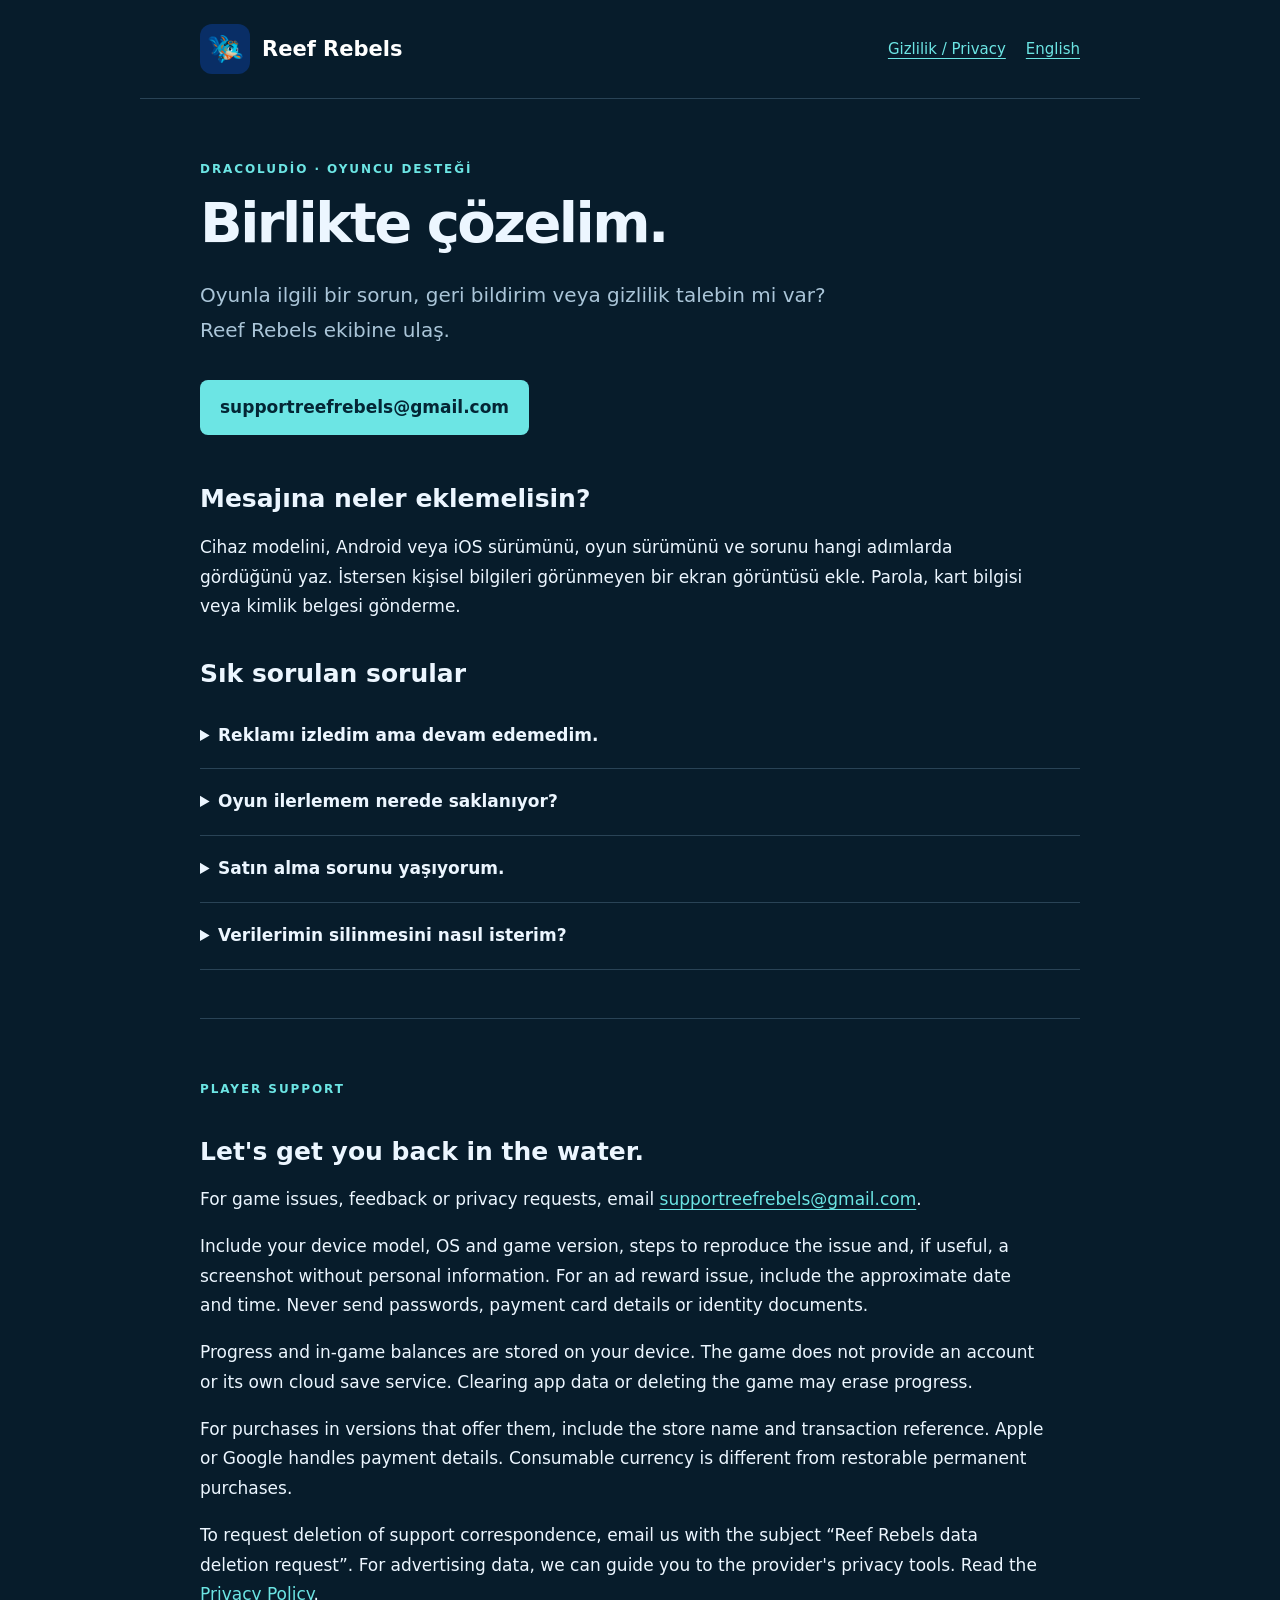
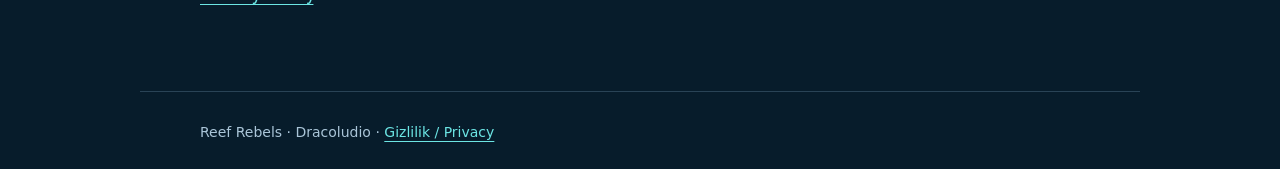
==== support.html @ 4acffd5e "Add Reef Rebels privacy policy and support pages" ====
<!doctype html>
<html lang="tr"><head><meta charset="utf-8"><meta name="viewport" content="width=device-width,initial-scale=1"><meta name="description" content="Reef Rebels oyun desteği, gizlilik talepleri ve sık sorulan sorular. Game support and privacy requests."><title>Reef Rebels | Destek / Support</title><link rel="stylesheet" href="reef.css"></head>
<body><header><a class="brand" href="support.html"><img src="reef-icon.png" alt="" width="50" height="50">Reef Rebels</a><nav aria-label="Sayfalar"><a href="privacy.html">Gizlilik / Privacy</a><a href="#english" lang="en">English</a></nav></header>
<main><p class="eyebrow">Dracoludio · Oyuncu desteği</p><h1>Birlikte çözelim.</h1><p class="intro">Oyunla ilgili bir sorun, geri bildirim veya gizlilik talebin mi var? Reef Rebels ekibine ulaş.</p><a class="contact" href="mailto:supportreefrebels@gmail.com">supportreefrebels@gmail.com</a>
<h2>Mesajına neler eklemelisin?</h2><p>Cihaz modelini, Android veya iOS sürümünü, oyun sürümünü ve sorunu hangi adımlarda gördüğünü yaz. İstersen kişisel bilgileri görünmeyen bir ekran görüntüsü ekle. Parola, kart bilgisi veya kimlik belgesi gönderme.</p>
<h2>Sık sorulan sorular</h2>
<details><summary>Reklamı izledim ama devam edemedim.</summary><p>Reklamı tamamlayıp kapattığında ne olduğunu, tarih ve yaklaşık saati, cihaz modelini ve oyun sürümünü gönder. Reklamın görünmesi ve ödülün verilmesi ayrı adımlardır; bu bilgiler sorunu incelememize yardımcı olur.</p></details>
<details><summary>Oyun ilerlemem nerede saklanıyor?</summary><p>İlerleme, karakterler ve oyun içi bakiyeler cihazda tutulur. Reef Rebels hesabı veya oyunun kendi bulut kayıt sistemi yoktur. Uygulama verilerini temizlemek ya da oyunu silmek ilerlemeyi kaybetmene neden olabilir.</p></details>
<details><summary>Satın alma sorunu yaşıyorum.</summary><p>Satın alma özelliğinin bulunduğu sürümlerde, mağaza adını ve işlem numarasını destek mesajına ekleyebilirsin. Ödeme bilgilerini Apple veya Google işler; kart numaranı bize gönderme. Elmas gibi tüketilebilir ürünler, kalıcı ürünlerin geri yüklenmesinden farklıdır.</p></details>
<details><summary>Verilerimin silinmesini nasıl isterim?</summary><p>Bu adrese “Reef Rebels veri silme talebi” konusuyla e-posta gönderebilirsin. Destek yazışmalarınla ilgili talebini işler, reklam sağlayıcılarındaki talepler için seni ilgili gizlilik araçlarına yönlendiririz. Cihazdaki yerel kayıtları uygulama verilerini silerek kaldırabilirsin; bu işlem ilerlemeyi de siler. Ayrıntılar <a href="privacy.html">gizlilik politikasında</a>.</p></details>
<section class="language" id="english" lang="en"><p class="eyebrow">Player support</p><h2>Let's get you back in the water.</h2><p>For game issues, feedback or privacy requests, email <a href="mailto:supportreefrebels@gmail.com">supportreefrebels@gmail.com</a>.</p><p>Include your device model, OS and game version, steps to reproduce the issue and, if useful, a screenshot without personal information. For an ad reward issue, include the approximate date and time. Never send passwords, payment card details or identity documents.</p><p>Progress and in-game balances are stored on your device. The game does not provide an account or its own cloud save service. Clearing app data or deleting the game may erase progress.</p><p>For purchases in versions that offer them, include the store name and transaction reference. Apple or Google handles payment details. Consumable currency is different from restorable permanent purchases.</p><p>To request deletion of support correspondence, email us with the subject “Reef Rebels data deletion request”. For advertising data, we can guide you to the provider's privacy tools. Read the <a href="privacy.html#english">Privacy Policy</a>.</p></section></main><footer>Reef Rebels · Dracoludio · <a href="privacy.html">Gizlilik / Privacy</a></footer></body></html>
---- reef.css ----
:root{color-scheme:dark;--ink:#ecf6ff;--muted:#aac5d8;--aqua:#6ce5e4;--line:#294356}*{box-sizing:border-box}html{scroll-behavior:smooth}body{margin:0;background:#071c2b;color:var(--ink);font:17px/1.75 system-ui,-apple-system,BlinkMacSystemFont,"Segoe UI",sans-serif}a{color:var(--aqua);text-underline-offset:4px}a:hover{color:white}a:focus-visible,summary:focus-visible{outline:3px solid #ffd757;outline-offset:5px}header,main,footer{max-width:1000px;margin:auto;padding:24px clamp(20px,5vw,60px)}header{display:flex;gap:24px;align-items:center;justify-content:space-between;border-bottom:1px solid var(--line)}.brand{display:flex;align-items:center;gap:12px;color:white;font-weight:850;text-decoration:none;font-size:21px}.brand img{width:50px;height:50px;border-radius:12px}nav{display:flex;gap:20px;flex-wrap:wrap;font-size:15px}.eyebrow{text-transform:uppercase;letter-spacing:.16em;font-size:12px;color:var(--aqua);font-weight:700;margin:36px 0 8px}h1{font-size:clamp(34px,6vw,56px);line-height:1.1;letter-spacing:-.045em;margin:12px 0 24px}h2{font-size:25px;line-height:1.3;margin:36px 0 12px}h3{font-size:19px;margin:24px 0 8px}p{max-width:78ch}small,.muted{color:var(--muted)}.intro{font-size:20px;color:var(--muted);max-width:650px}.contact{display:inline-block;background:var(--aqua);color:#042635;padding:13px 20px;border-radius:8px;font-weight:750;text-decoration:none;overflow-wrap:anywhere;margin:12px 0}.contact:hover{background:#a9ffff;color:#042635}.notice{border-left:3px solid var(--aqua);padding:6px 20px;margin:28px 0;background:#0c283b}.language{padding-top:24px;margin-top:48px;border-top:1px solid var(--line)}li{margin:8px 0}footer{margin-top:40px;padding-top:28px;border-top:1px solid var(--line);color:var(--muted);font-size:14px}details{border-bottom:1px solid var(--line);padding:18px 0}summary{cursor:pointer;font-weight:700}details p{color:var(--muted)}@media(max-width:540px){header{align-items:flex-start;flex-direction:column;gap:12px}nav{gap:18px}main{padding-top:10px}.contact{font-size:15px}h2{font-size:23px}}@media(prefers-reduced-motion:reduce){html{scroll-behavior:auto}}
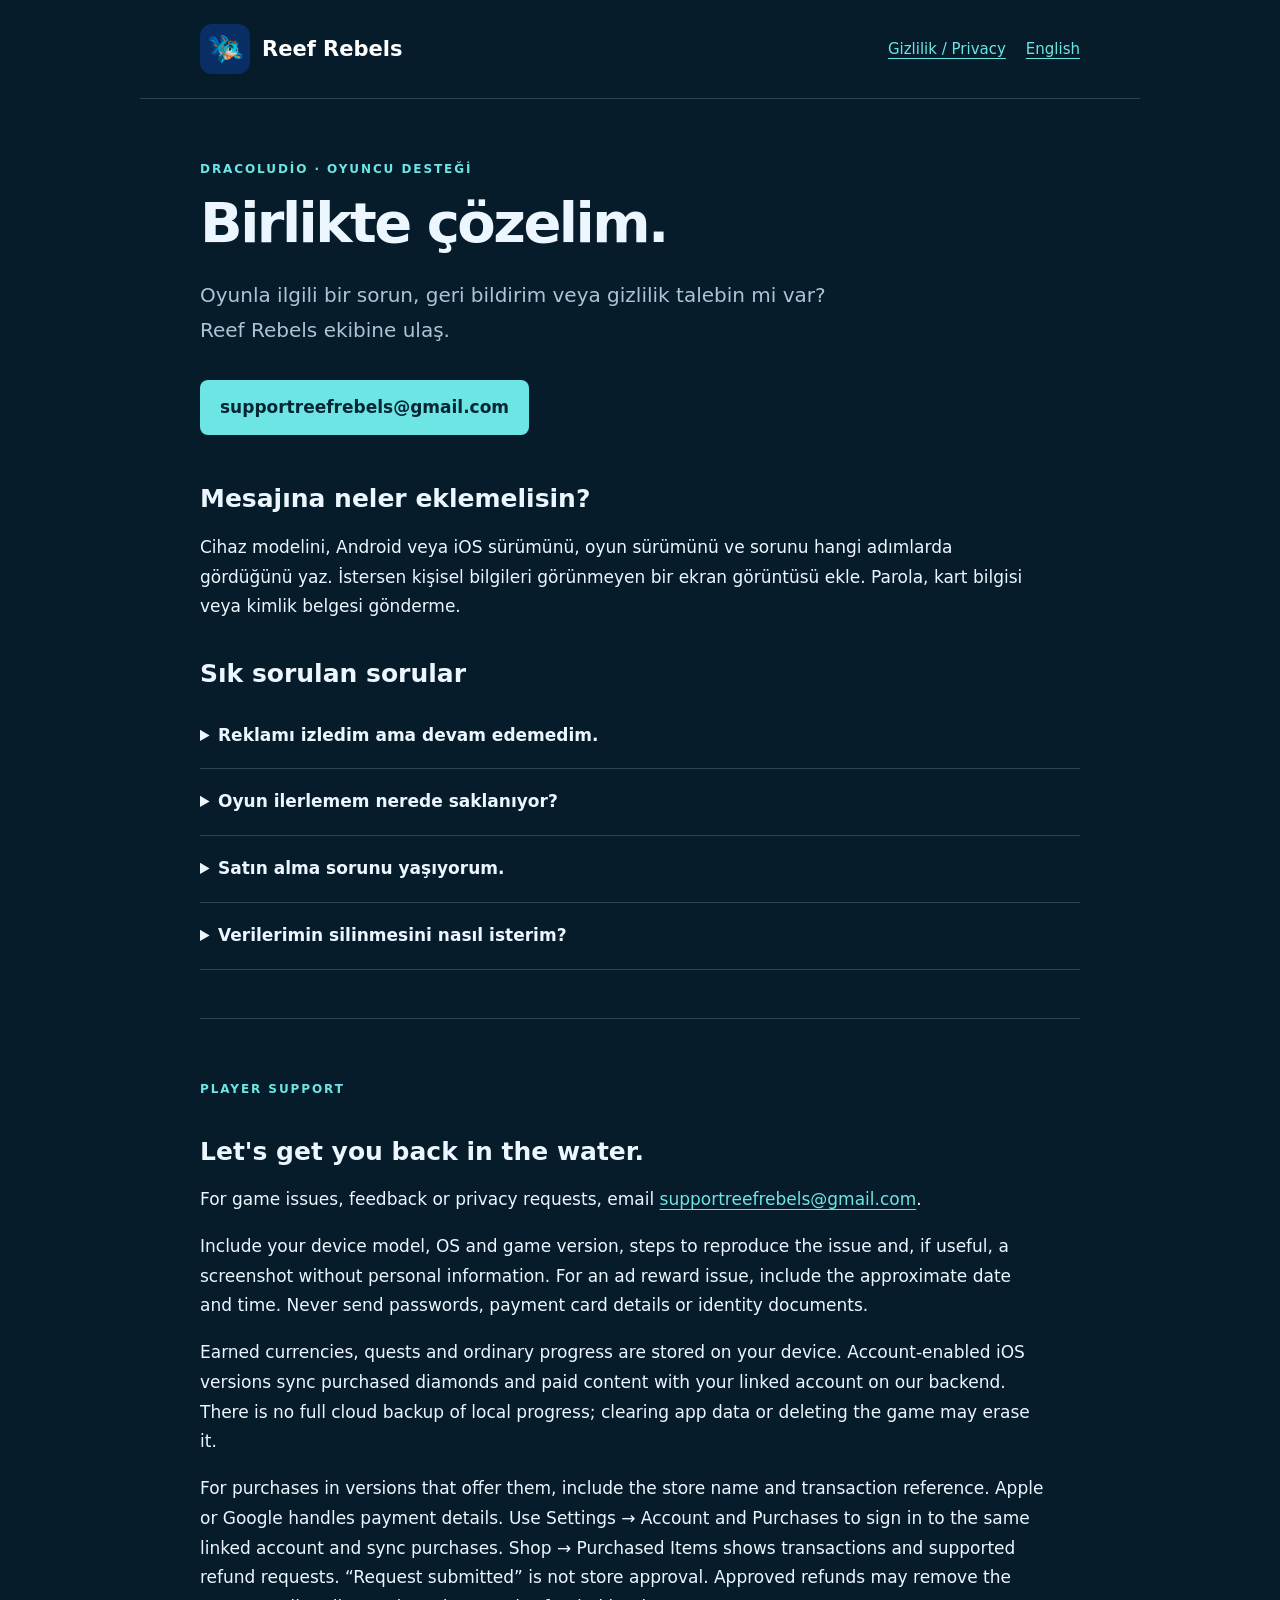
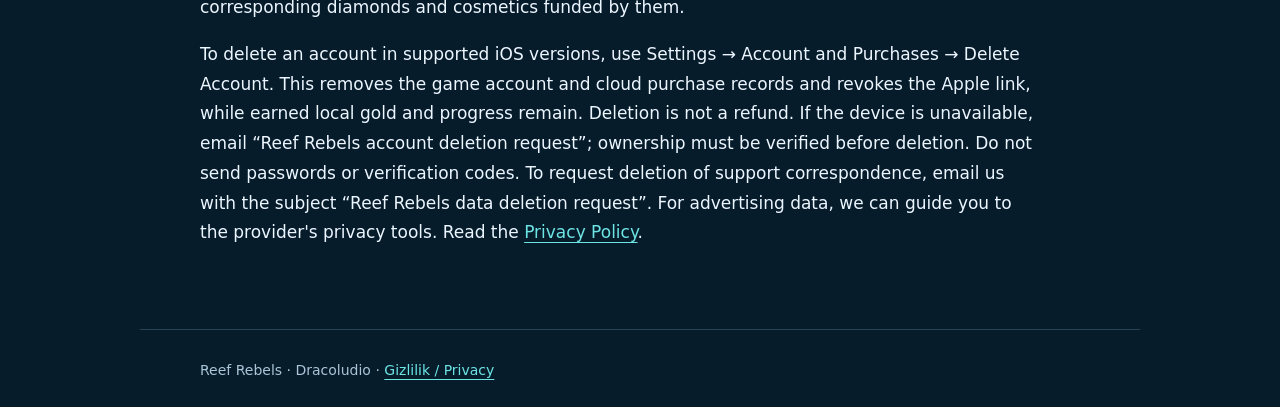
==== commit 61bf7f66: "Document linked accounts, server purchases, refunds and account deletion" ====
--- a/support.html
+++ b/support.html
@@ -1,11 +1,11 @@
-<!doctype html>
-<html lang="tr"><head><meta charset="utf-8"><meta name="viewport" content="width=device-width,initial-scale=1"><meta name="description" content="Reef Rebels oyun desteği, gizlilik talepleri ve sık sorulan sorular. Game support and privacy requests."><title>Reef Rebels | Destek / Support</title><link rel="stylesheet" href="reef.css"></head>
-<body><header><a class="brand" href="support.html"><img src="reef-icon.png" alt="" width="50" height="50">Reef Rebels</a><nav aria-label="Sayfalar"><a href="privacy.html">Gizlilik / Privacy</a><a href="#english" lang="en">English</a></nav></header>
-<main><p class="eyebrow">Dracoludio · Oyuncu desteği</p><h1>Birlikte çözelim.</h1><p class="intro">Oyunla ilgili bir sorun, geri bildirim veya gizlilik talebin mi var? Reef Rebels ekibine ulaş.</p><a class="contact" href="mailto:supportreefrebels@gmail.com">supportreefrebels@gmail.com</a>
-<h2>Mesajına neler eklemelisin?</h2><p>Cihaz modelini, Android veya iOS sürümünü, oyun sürümünü ve sorunu hangi adımlarda gördüğünü yaz. İstersen kişisel bilgileri görünmeyen bir ekran görüntüsü ekle. Parola, kart bilgisi veya kimlik belgesi gönderme.</p>
-<h2>Sık sorulan sorular</h2>
-<details><summary>Reklamı izledim ama devam edemedim.</summary><p>Reklamı tamamlayıp kapattığında ne olduğunu, tarih ve yaklaşık saati, cihaz modelini ve oyun sürümünü gönder. Reklamın görünmesi ve ödülün verilmesi ayrı adımlardır; bu bilgiler sorunu incelememize yardımcı olur.</p></details>
-<details><summary>Oyun ilerlemem nerede saklanıyor?</summary><p>İlerleme, karakterler ve oyun içi bakiyeler cihazda tutulur. Reef Rebels hesabı veya oyunun kendi bulut kayıt sistemi yoktur. Uygulama verilerini temizlemek ya da oyunu silmek ilerlemeyi kaybetmene neden olabilir.</p></details>
-<details><summary>Satın alma sorunu yaşıyorum.</summary><p>Satın alma özelliğinin bulunduğu sürümlerde, mağaza adını ve işlem numarasını destek mesajına ekleyebilirsin. Ödeme bilgilerini Apple veya Google işler; kart numaranı bize gönderme. Elmas gibi tüketilebilir ürünler, kalıcı ürünlerin geri yüklenmesinden farklıdır.</p></details>
-<details><summary>Verilerimin silinmesini nasıl isterim?</summary><p>Bu adrese “Reef Rebels veri silme talebi” konusuyla e-posta gönderebilirsin. Destek yazışmalarınla ilgili talebini işler, reklam sağlayıcılarındaki talepler için seni ilgili gizlilik araçlarına yönlendiririz. Cihazdaki yerel kayıtları uygulama verilerini silerek kaldırabilirsin; bu işlem ilerlemeyi de siler. Ayrıntılar <a href="privacy.html">gizlilik politikasında</a>.</p></details>
-<section class="language" id="english" lang="en"><p class="eyebrow">Player support</p><h2>Let's get you back in the water.</h2><p>For game issues, feedback or privacy requests, email <a href="mailto:supportreefrebels@gmail.com">supportreefrebels@gmail.com</a>.</p><p>Include your device model, OS and game version, steps to reproduce the issue and, if useful, a screenshot without personal information. For an ad reward issue, include the approximate date and time. Never send passwords, payment card details or identity documents.</p><p>Progress and in-game balances are stored on your device. The game does not provide an account or its own cloud save service. Clearing app data or deleting the game may erase progress.</p><p>For purchases in versions that offer them, include the store name and transaction reference. Apple or Google handles payment details. Consumable currency is different from restorable permanent purchases.</p><p>To request deletion of support correspondence, email us with the subject “Reef Rebels data deletion request”. For advertising data, we can guide you to the provider's privacy tools. Read the <a href="privacy.html#english">Privacy Policy</a>.</p></section></main><footer>Reef Rebels · Dracoludio · <a href="privacy.html">Gizlilik / Privacy</a></footer></body></html>
+<!doctype html>
+<html lang="tr"><head><meta charset="utf-8"><meta name="viewport" content="width=device-width,initial-scale=1"><meta name="description" content="Reef Rebels oyun desteği, gizlilik talepleri ve sık sorulan sorular. Game support and privacy requests."><title>Reef Rebels | Destek / Support</title><link rel="stylesheet" href="reef.css"></head>
+<body><header><a class="brand" href="support.html"><img src="reef-icon.png" alt="" width="50" height="50">Reef Rebels</a><nav aria-label="Sayfalar"><a href="privacy.html">Gizlilik / Privacy</a><a href="#english" lang="en">English</a></nav></header>
+<main><p class="eyebrow">Dracoludio · Oyuncu desteği</p><h1>Birlikte çözelim.</h1><p class="intro">Oyunla ilgili bir sorun, geri bildirim veya gizlilik talebin mi var? Reef Rebels ekibine ulaş.</p><a class="contact" href="mailto:supportreefrebels@gmail.com">supportreefrebels@gmail.com</a>
+<h2>Mesajına neler eklemelisin?</h2><p>Cihaz modelini, Android veya iOS sürümünü, oyun sürümünü ve sorunu hangi adımlarda gördüğünü yaz. İstersen kişisel bilgileri görünmeyen bir ekran görüntüsü ekle. Parola, kart bilgisi veya kimlik belgesi gönderme.</p>
+<h2>Sık sorulan sorular</h2>
+<details><summary>Reklamı izledim ama devam edemedim.</summary><p>Reklamı tamamlayıp kapattığında ne olduğunu, tarih ve yaklaşık saati, cihaz modelini ve oyun sürümünü gönder. Reklamın görünmesi ve ödülün verilmesi ayrı adımlardır; bu bilgiler sorunu incelememize yardımcı olur.</p></details>
+<details><summary>Oyun ilerlemem nerede saklanıyor?</summary><p>Kazanılmış altın, görevler ve normal oyun ilerlemesi cihazda tutulur. Hesap destekli iOS sürümlerinde satın alınan elmaslar ve bunlarla alınan içerikler bağlı hesabınla sunucuda eşitlenir. Yerel ilerlemenin tam bulut yedeği yoktur; uygulama verilerini temizlemek veya oyunu silmek bu ilerlemeyi kaybetmene neden olabilir.</p></details>
+<details><summary>Satın alma sorunu yaşıyorum.</summary><p>Satın alma özelliğinin bulunduğu sürümlerde, mağaza adını ve işlem numarasını destek mesajına ekleyebilirsin. Ödeme bilgilerini Apple veya Google işler; kart numaranı bize gönderme. Önce Ayarlar → Hesap ve Satın Alımlar bölümünden aynı bağlı hesaba girip Satın Alımları Eşitle seçeneğini kullan. Mağazadaki Satın Alınanlar bölümünde işlem geçmişi ve desteklenen iade başvuruları bulunur. “Talep iletildi” mağaza onayı değildir. Onaylanan iadelerde ilgili elmaslar ve bu elmaslarla alınan kozmetikler kaldırılabilir.</p></details>
+<details><summary>Verilerimin silinmesini nasıl isterim?</summary><p>Hesap destekli iOS sürümlerinde Ayarlar → Hesap ve Satın Alımlar → Hesabı Sil yolunu kullanabilirsin. Bu işlem oyun hesabını ve bulut satın alma kayıtlarını kaldırır, Apple bağlantısını iptal eder; kazanılmış yerel altın ve ilerleme kalır. Bu işlem para iadesi değildir. Cihaza erişemiyorsan bu adrese “Reef Rebels hesap silme talebi” konusuyla yazabilirsin. Önce hesap sahipliğini doğrularız; parola veya doğrulama kodu gönderme. Diğer veriler için “Reef Rebels veri silme talebi” konusuyla e-posta gönderebilirsin. Destek yazışmalarınla ilgili talebini işler, reklam sağlayıcılarındaki talepler için seni ilgili gizlilik araçlarına yönlendiririz. Cihazdaki yerel kayıtları uygulama verilerini silerek kaldırabilirsin; bu işlem ilerlemeyi de siler. Ayrıntılar <a href="privacy.html">gizlilik politikasında</a>.</p></details>
+<section class="language" id="english" lang="en"><p class="eyebrow">Player support</p><h2>Let's get you back in the water.</h2><p>For game issues, feedback or privacy requests, email <a href="mailto:supportreefrebels@gmail.com">supportreefrebels@gmail.com</a>.</p><p>Include your device model, OS and game version, steps to reproduce the issue and, if useful, a screenshot without personal information. For an ad reward issue, include the approximate date and time. Never send passwords, payment card details or identity documents.</p><p>Earned currencies, quests and ordinary progress are stored on your device. Account-enabled iOS versions sync purchased diamonds and paid content with your linked account on our backend. There is no full cloud backup of local progress; clearing app data or deleting the game may erase it.</p><p>For purchases in versions that offer them, include the store name and transaction reference. Apple or Google handles payment details. Use Settings → Account and Purchases to sign in to the same linked account and sync purchases. Shop → Purchased Items shows transactions and supported refund requests. “Request submitted” is not store approval. Approved refunds may remove the corresponding diamonds and cosmetics funded by them.</p><p>To delete an account in supported iOS versions, use Settings → Account and Purchases → Delete Account. This removes the game account and cloud purchase records and revokes the Apple link, while earned local gold and progress remain. Deletion is not a refund. If the device is unavailable, email “Reef Rebels account deletion request”; ownership must be verified before deletion. Do not send passwords or verification codes. To request deletion of support correspondence, email us with the subject “Reef Rebels data deletion request”. For advertising data, we can guide you to the provider's privacy tools. Read the <a href="privacy.html#english">Privacy Policy</a>.</p></section></main><footer>Reef Rebels · Dracoludio · <a href="privacy.html">Gizlilik / Privacy</a></footer></body></html>
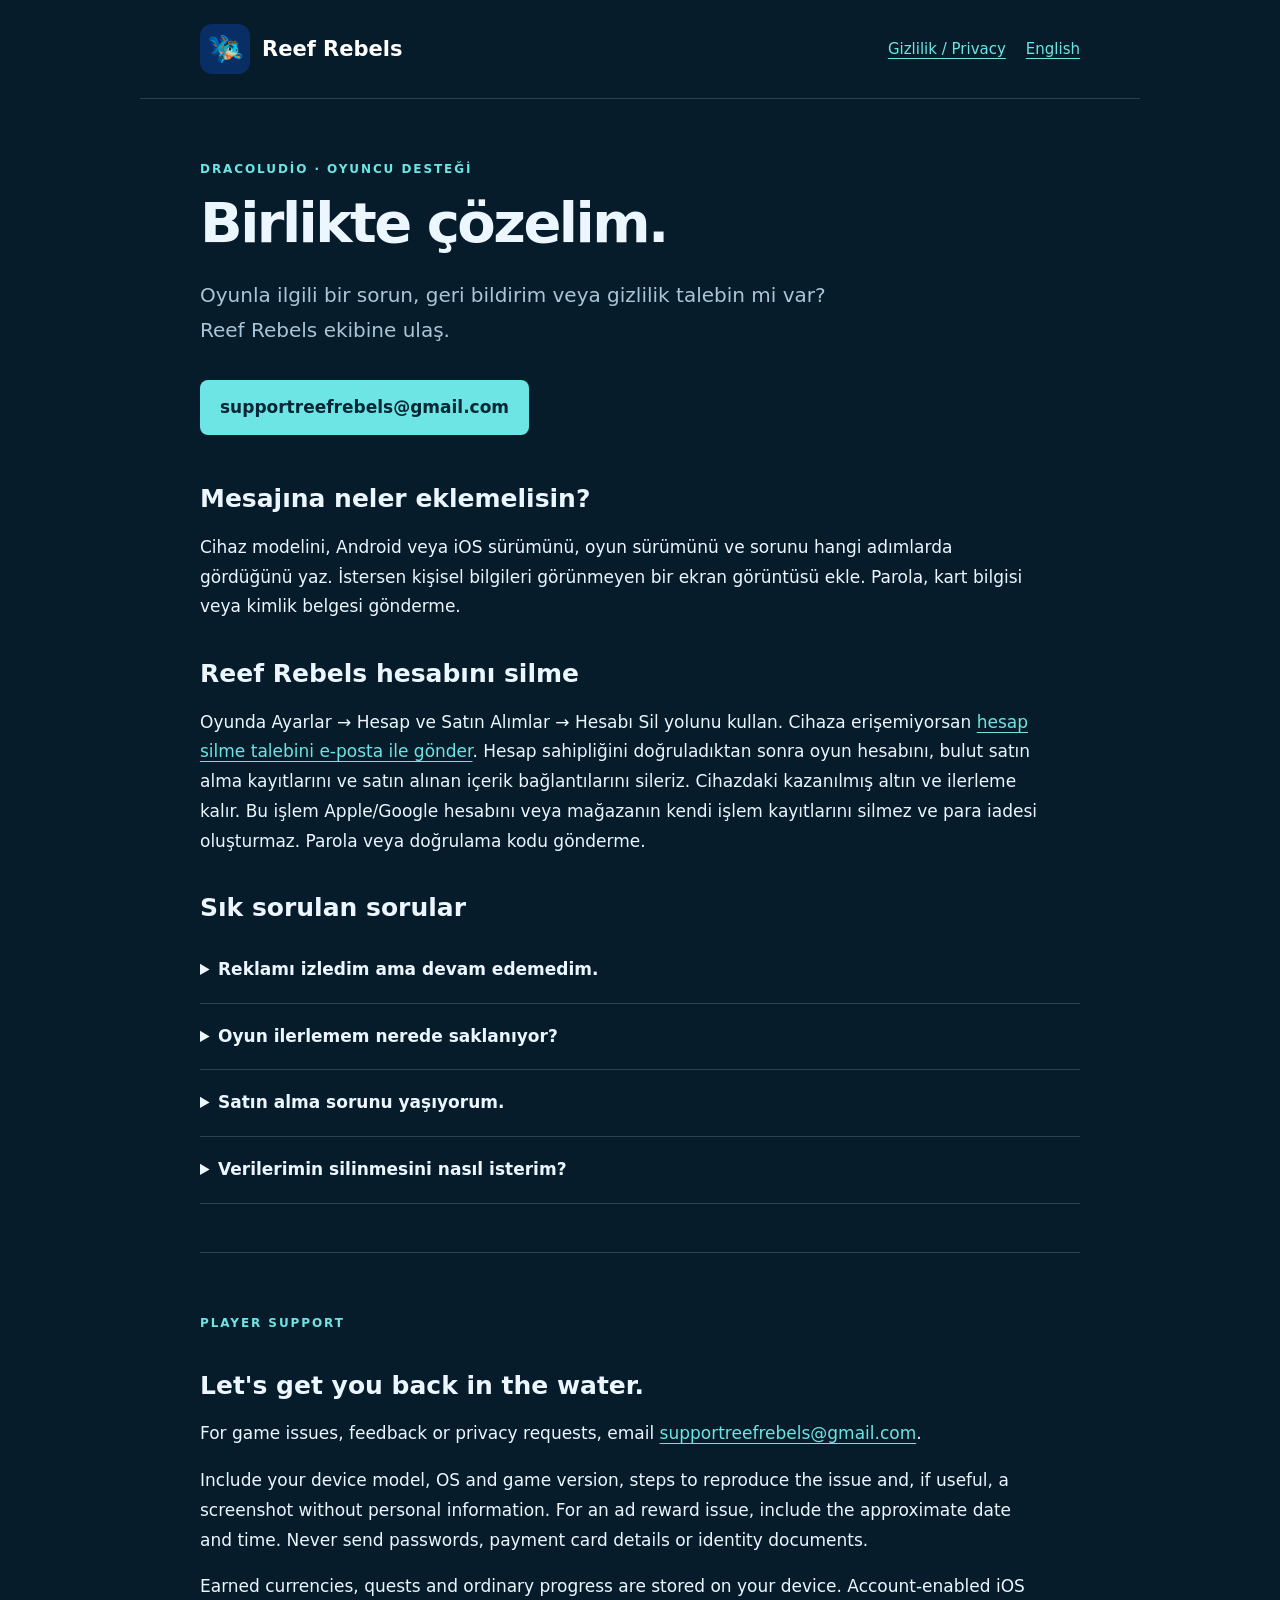
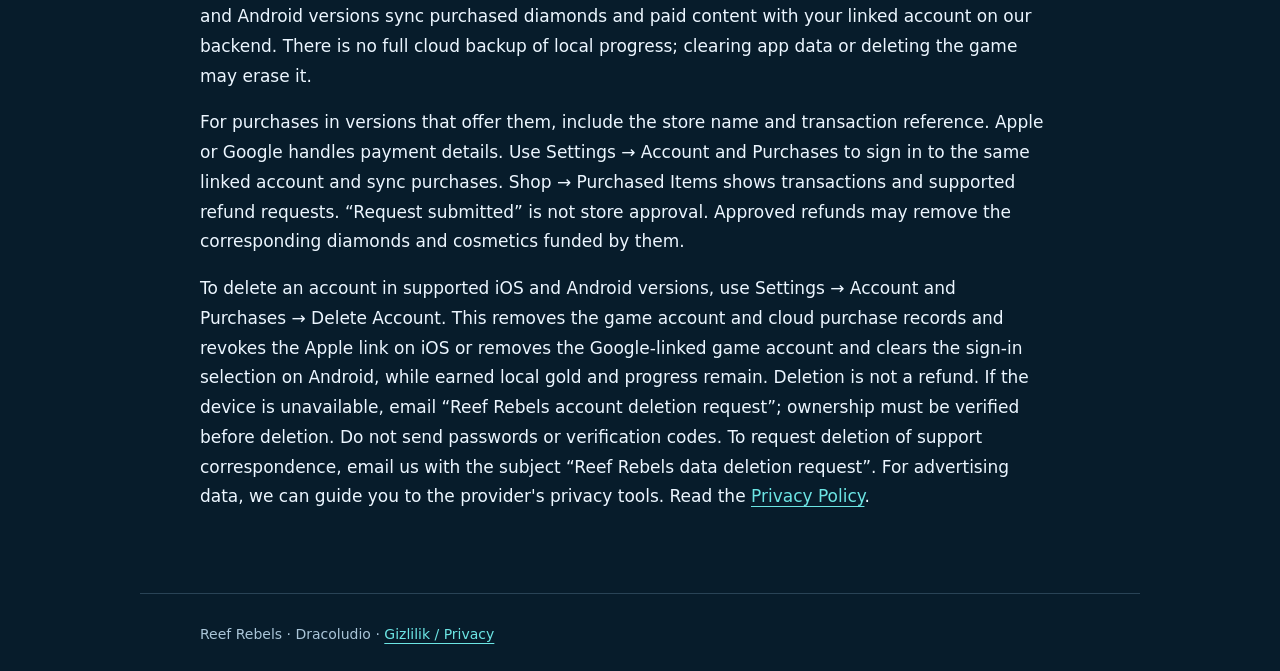
==== commit 84430894: "Update Android account, purchase and deletion disclosures" ====
--- a/support.html
+++ b/support.html
@@ -3,9 +3,10 @@
 <body><header><a class="brand" href="support.html"><img src="reef-icon.png" alt="" width="50" height="50">Reef Rebels</a><nav aria-label="Sayfalar"><a href="privacy.html">Gizlilik / Privacy</a><a href="#english" lang="en">English</a></nav></header>
 <main><p class="eyebrow">Dracoludio · Oyuncu desteği</p><h1>Birlikte çözelim.</h1><p class="intro">Oyunla ilgili bir sorun, geri bildirim veya gizlilik talebin mi var? Reef Rebels ekibine ulaş.</p><a class="contact" href="mailto:supportreefrebels@gmail.com">supportreefrebels@gmail.com</a>
 <h2>Mesajına neler eklemelisin?</h2><p>Cihaz modelini, Android veya iOS sürümünü, oyun sürümünü ve sorunu hangi adımlarda gördüğünü yaz. İstersen kişisel bilgileri görünmeyen bir ekran görüntüsü ekle. Parola, kart bilgisi veya kimlik belgesi gönderme.</p>
+<h2 id="account-deletion">Reef Rebels hesabını silme</h2><p>Oyunda Ayarlar → Hesap ve Satın Alımlar → Hesabı Sil yolunu kullan. Cihaza erişemiyorsan <a href="mailto:supportreefrebels@gmail.com?subject=Reef%20Rebels%20hesap%20silme%20talebi">hesap silme talebini e-posta ile gönder</a>. Hesap sahipliğini doğruladıktan sonra oyun hesabını, bulut satın alma kayıtlarını ve satın alınan içerik bağlantılarını sileriz. Cihazdaki kazanılmış altın ve ilerleme kalır. Bu işlem Apple/Google hesabını veya mağazanın kendi işlem kayıtlarını silmez ve para iadesi oluşturmaz. Parola veya doğrulama kodu gönderme.</p>
 <h2>Sık sorulan sorular</h2>
 <details><summary>Reklamı izledim ama devam edemedim.</summary><p>Reklamı tamamlayıp kapattığında ne olduğunu, tarih ve yaklaşık saati, cihaz modelini ve oyun sürümünü gönder. Reklamın görünmesi ve ödülün verilmesi ayrı adımlardır; bu bilgiler sorunu incelememize yardımcı olur.</p></details>
-<details><summary>Oyun ilerlemem nerede saklanıyor?</summary><p>Kazanılmış altın, görevler ve normal oyun ilerlemesi cihazda tutulur. Hesap destekli iOS sürümlerinde satın alınan elmaslar ve bunlarla alınan içerikler bağlı hesabınla sunucuda eşitlenir. Yerel ilerlemenin tam bulut yedeği yoktur; uygulama verilerini temizlemek veya oyunu silmek bu ilerlemeyi kaybetmene neden olabilir.</p></details>
+<details><summary>Oyun ilerlemem nerede saklanıyor?</summary><p>Kazanılmış altın, görevler ve normal oyun ilerlemesi cihazda tutulur. Hesap destekli iOS ve Android sürümlerinde satın alınan elmaslar ve bunlarla alınan içerikler bağlı hesabınla sunucuda eşitlenir. Yerel ilerlemenin tam bulut yedeği yoktur; uygulama verilerini temizlemek veya oyunu silmek bu ilerlemeyi kaybetmene neden olabilir.</p></details>
 <details><summary>Satın alma sorunu yaşıyorum.</summary><p>Satın alma özelliğinin bulunduğu sürümlerde, mağaza adını ve işlem numarasını destek mesajına ekleyebilirsin. Ödeme bilgilerini Apple veya Google işler; kart numaranı bize gönderme. Önce Ayarlar → Hesap ve Satın Alımlar bölümünden aynı bağlı hesaba girip Satın Alımları Eşitle seçeneğini kullan. Mağazadaki Satın Alınanlar bölümünde işlem geçmişi ve desteklenen iade başvuruları bulunur. “Talep iletildi” mağaza onayı değildir. Onaylanan iadelerde ilgili elmaslar ve bu elmaslarla alınan kozmetikler kaldırılabilir.</p></details>
-<details><summary>Verilerimin silinmesini nasıl isterim?</summary><p>Hesap destekli iOS sürümlerinde Ayarlar → Hesap ve Satın Alımlar → Hesabı Sil yolunu kullanabilirsin. Bu işlem oyun hesabını ve bulut satın alma kayıtlarını kaldırır, Apple bağlantısını iptal eder; kazanılmış yerel altın ve ilerleme kalır. Bu işlem para iadesi değildir. Cihaza erişemiyorsan bu adrese “Reef Rebels hesap silme talebi” konusuyla yazabilirsin. Önce hesap sahipliğini doğrularız; parola veya doğrulama kodu gönderme. Diğer veriler için “Reef Rebels veri silme talebi” konusuyla e-posta gönderebilirsin. Destek yazışmalarınla ilgili talebini işler, reklam sağlayıcılarındaki talepler için seni ilgili gizlilik araçlarına yönlendiririz. Cihazdaki yerel kayıtları uygulama verilerini silerek kaldırabilirsin; bu işlem ilerlemeyi de siler. Ayrıntılar <a href="privacy.html">gizlilik politikasında</a>.</p></details>
-<section class="language" id="english" lang="en"><p class="eyebrow">Player support</p><h2>Let's get you back in the water.</h2><p>For game issues, feedback or privacy requests, email <a href="mailto:supportreefrebels@gmail.com">supportreefrebels@gmail.com</a>.</p><p>Include your device model, OS and game version, steps to reproduce the issue and, if useful, a screenshot without personal information. For an ad reward issue, include the approximate date and time. Never send passwords, payment card details or identity documents.</p><p>Earned currencies, quests and ordinary progress are stored on your device. Account-enabled iOS versions sync purchased diamonds and paid content with your linked account on our backend. There is no full cloud backup of local progress; clearing app data or deleting the game may erase it.</p><p>For purchases in versions that offer them, include the store name and transaction reference. Apple or Google handles payment details. Use Settings → Account and Purchases to sign in to the same linked account and sync purchases. Shop → Purchased Items shows transactions and supported refund requests. “Request submitted” is not store approval. Approved refunds may remove the corresponding diamonds and cosmetics funded by them.</p><p>To delete an account in supported iOS versions, use Settings → Account and Purchases → Delete Account. This removes the game account and cloud purchase records and revokes the Apple link, while earned local gold and progress remain. Deletion is not a refund. If the device is unavailable, email “Reef Rebels account deletion request”; ownership must be verified before deletion. Do not send passwords or verification codes. To request deletion of support correspondence, email us with the subject “Reef Rebels data deletion request”. For advertising data, we can guide you to the provider's privacy tools. Read the <a href="privacy.html#english">Privacy Policy</a>.</p></section></main><footer>Reef Rebels · Dracoludio · <a href="privacy.html">Gizlilik / Privacy</a></footer></body></html>
+<details><summary>Verilerimin silinmesini nasıl isterim?</summary><p>Hesap destekli iOS ve Android sürümlerinde Ayarlar → Hesap ve Satın Alımlar → Hesabı Sil yolunu kullanabilirsin. Bu işlem oyun hesabını ve bulut satın alma kayıtlarını kaldırır, iOS üzerinde Apple bağlantısını iptal eder, Android üzerinde Google ile bağlı oyun hesabını ve cihazdaki giriş seçimini kaldırır; kazanılmış yerel altın ve ilerleme kalır. Bu işlem para iadesi değildir. Cihaza erişemiyorsan bu adrese “Reef Rebels hesap silme talebi” konusuyla yazabilirsin. Önce hesap sahipliğini doğrularız; parola veya doğrulama kodu gönderme. Diğer veriler için “Reef Rebels veri silme talebi” konusuyla e-posta gönderebilirsin. Destek yazışmalarınla ilgili talebini işler, reklam sağlayıcılarındaki talepler için seni ilgili gizlilik araçlarına yönlendiririz. Cihazdaki yerel kayıtları uygulama verilerini silerek kaldırabilirsin; bu işlem ilerlemeyi de siler. Ayrıntılar <a href="privacy.html">gizlilik politikasında</a>.</p></details>
+<section class="language" id="english" lang="en"><p class="eyebrow">Player support</p><h2>Let's get you back in the water.</h2><p>For game issues, feedback or privacy requests, email <a href="mailto:supportreefrebels@gmail.com">supportreefrebels@gmail.com</a>.</p><p>Include your device model, OS and game version, steps to reproduce the issue and, if useful, a screenshot without personal information. For an ad reward issue, include the approximate date and time. Never send passwords, payment card details or identity documents.</p><p>Earned currencies, quests and ordinary progress are stored on your device. Account-enabled iOS and Android versions sync purchased diamonds and paid content with your linked account on our backend. There is no full cloud backup of local progress; clearing app data or deleting the game may erase it.</p><p>For purchases in versions that offer them, include the store name and transaction reference. Apple or Google handles payment details. Use Settings → Account and Purchases to sign in to the same linked account and sync purchases. Shop → Purchased Items shows transactions and supported refund requests. “Request submitted” is not store approval. Approved refunds may remove the corresponding diamonds and cosmetics funded by them.</p><p>To delete an account in supported iOS and Android versions, use Settings → Account and Purchases → Delete Account. This removes the game account and cloud purchase records and revokes the Apple link on iOS or removes the Google-linked game account and clears the sign-in selection on Android, while earned local gold and progress remain. Deletion is not a refund. If the device is unavailable, email “Reef Rebels account deletion request”; ownership must be verified before deletion. Do not send passwords or verification codes. To request deletion of support correspondence, email us with the subject “Reef Rebels data deletion request”. For advertising data, we can guide you to the provider's privacy tools. Read the <a href="privacy.html#english">Privacy Policy</a>.</p></section></main><footer>Reef Rebels · Dracoludio · <a href="privacy.html">Gizlilik / Privacy</a></footer></body></html>
